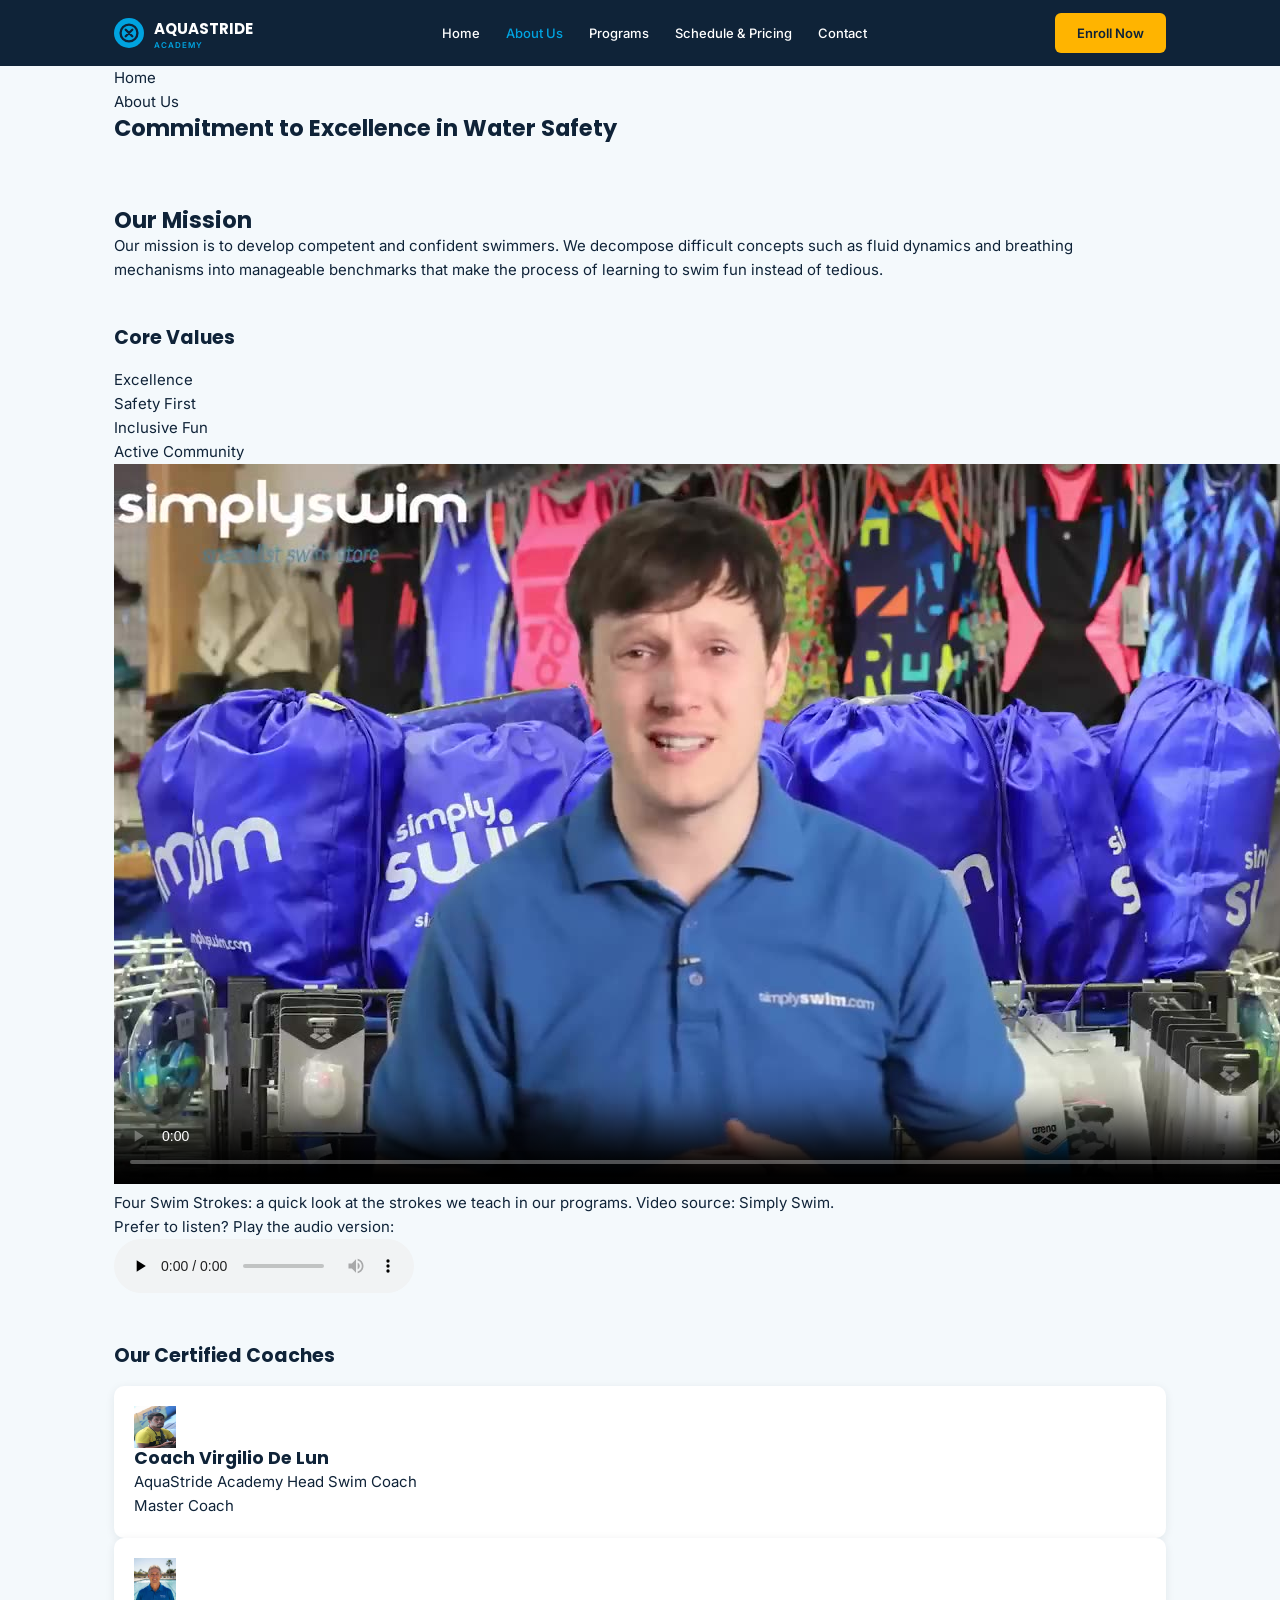
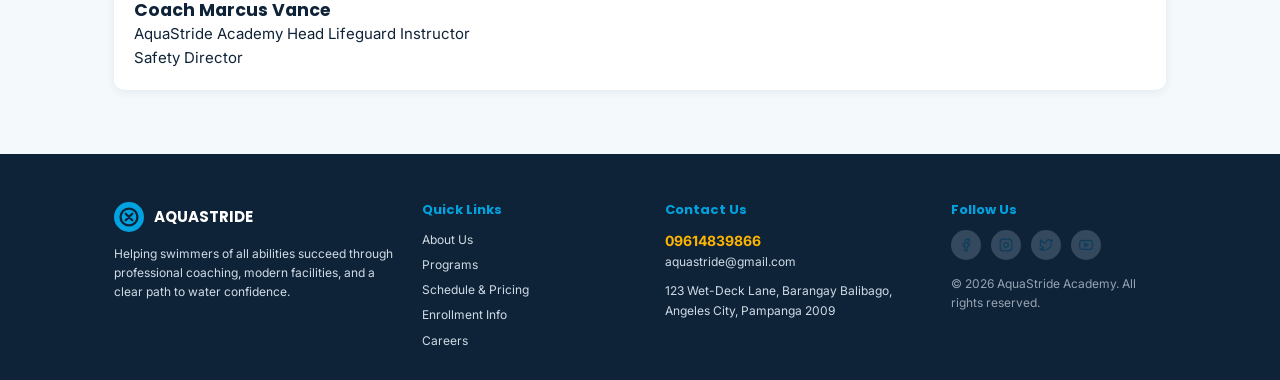
==== about.html @ 6acd8e28 "Build about page" ====
<!DOCTYPE html>
<html lang="en">

<head>
    <meta charset="UTF-8">
    <meta name="viewport" content="width=device-width, initial-scale=1.0">
    <title>About Us | AquaStride Academy</title>
    <link rel="icon" href="images/logo.svg">

    <!-- Fonts -->
    <link rel="preconnect" href="https://fonts.googleapis.com">
    <link rel="stylesheet" href="https://fonts.googleapis.com/css2?family=Inter:wght@400;500;600&family=Poppins:wght@600;700&display=swap">

    <!-- Styles -->
    <link rel="stylesheet" href="css/style.css">
</head>

<body>

    <!-- Header and navigation -->
    <header class="site-header">
        <nav class="nav-bar" id="siteNav" aria-label="Main navigation">
            <a class="brand" href="index.html">
                <img src="images/logo.svg" alt="AquaStride Academy logo">
                <span class="brand-text">AQUASTRIDE<small>ACADEMY</small></span>
            </a>

            <button class="menu-button" type="button" aria-expanded="false"
                aria-controls="navList" aria-label="Open menu">
                <span class="menu-line"></span>
                <span class="menu-line"></span>
                <span class="menu-line"></span>
            </button>

            <ul class="nav-list" id="navList">
                <li><a class="nav-link" href="index.html">Home</a></li>
                <li><a class="nav-link active" href="about.html" aria-current="page">About Us</a></li>
                <li><a class="nav-link" href="programs.html">Programs</a></li>
                <li><a class="nav-link" href="schedule.html">Schedule &amp; Pricing</a></li>
                <li><a class="nav-link" href="contact.html">Contact</a></li>
            </ul>

            <a class="btn btn-yellow nav-enroll" href="contact.html">Enroll Now</a>
        </nav>
    </header>

    <main class="page">

    <section class="page-banner banner-about">
        <div class="wrapper">
            <nav class="breadcrumb" aria-label="Breadcrumb">
                <ol>
                    <li><a href="index.html">Home</a></li>
                    <li aria-current="page">About Us</li>
                </ol>
            </nav>
            <h1>Commitment to Excellence in Water Safety</h1>
        </div>
    </section>

        <section class="section">
            <div class="wrapper about-layout">

                <!-- Mission and values -->
                <div class="about-intro">
                    <h2 class="about-title">Our Mission</h2>
                    <p>Our mission is to develop competent and confident swimmers. We decompose difficult concepts such as fluid dynamics and breathing mechanisms into manageable benchmarks that make the process of learning to swim fun instead of tedious.</p>

                    <h2 class="sub-title">Core Values</h2>
                    <ul class="value-list">
                            <li class="value-item">Excellence</li>
                            <li class="value-item">Safety First</li>
                            <li class="value-item">Inclusive Fun</li>
                            <li class="value-item">Active Community</li>
                    </ul>
                </div>

                <!-- Video -->
                <figure class="about-video">
                    <div class="video-frame">
                        <video controls preload="metadata" poster="images/video-poster.jpg">
                            <source src="videos/four-swim-strokes.mp4" type="video/mp4">
                            Your browser does not support the video tag.
                        </video>
                    </div>
                    <figcaption class="video-caption">Four Swim Strokes: a quick look at the strokes we teach in our programs. Video source: Simply Swim.</figcaption>

                    <!-- audio version of the same video -->
                    <p class="audio-label">Prefer to listen? Play the audio version:</p>
                    <audio class="audio-player" controls preload="none">
                        <source src="videos/four-swim-strokes.mp3" type="audio/mpeg">
                        Your browser does not support the audio tag.
                    </audio>
                </figure>

                <!-- Coaches -->
                <div class="about-coaches">
                    <h2 class="sub-title">Our Certified Coaches</h2>

                    <div class="card coach-card">
                        <img src="images/coach-virgilio.jpg" width="42" height="42" loading="lazy" alt="Coach Virgilio De Lun">
                        <div>
                            <h3>Coach Virgilio De Lun</h3>
                            <p>AquaStride Academy Head Swim Coach</p>
                        </div>
                        <span class="coach-tag">Master Coach</span>
                    </div>

                    <div class="card coach-card">
                        <img src="images/coach-marcus.jpg" width="42" height="42" loading="lazy" alt="Coach Marcus Vance">
                        <div>
                            <h3>Coach Marcus Vance</h3>
                            <p>AquaStride Academy Head Lifeguard Instructor</p>
                        </div>
                        <span class="coach-tag">Safety Director</span>
                    </div>
                </div>

            </div>
        </section>

    </main>

    <!-- Footer -->
    <footer class="site-footer">
        <div class="wrapper footer-grid">
            <div>
                <div class="brand footer-brand">
                    <img src="images/logo.svg" alt="AquaStride Academy logo">
                    AQUASTRIDE
                </div>
                <p>Helping swimmers of all abilities succeed through professional coaching, modern facilities, and a clear path to water confidence.</p>
            </div>

            <div>
                <h2 class="footer-heading">Quick Links</h2>
                <nav aria-label="Footer links">
                    <ul class="footer-links">
                        <li><a href="about.html">About Us</a></li>
                        <li><a href="programs.html">Programs</a></li>
                        <li><a href="schedule.html">Schedule &amp; Pricing</a></li>
                        <li><a href="contact.html">Enrollment Info</a></li>
                        <li><a href="contact.html">Careers</a></li>
                    </ul>
                </nav>
            </div>

            <div>
                <h2 class="footer-heading">Contact Us</h2>
                <address>
                    <p><a class="footer-phone" href="tel:09614839866">09614839866</a></p>
                    <p><a href="mailto:aquastride@gmail.com">aquastride@gmail.com</a></p>
                    <p class="footer-address">123 Wet-Deck Lane, Barangay Balibago, Angeles City, Pampanga 2009</p>
                </address>
            </div>

            <div>
                <h2 class="footer-heading">Follow Us</h2>
                <ul class="social-list">
                    <li><a class="social-link" href="https://www.facebook.com/" target="_blank" rel="noopener noreferrer" aria-label="Facebook"><img src="images/icons/facebook-dark.svg" alt=""></a></li>
                    <li><a class="social-link" href="https://www.instagram.com/" target="_blank" rel="noopener noreferrer" aria-label="Instagram"><img src="images/icons/instagram-dark.svg" alt=""></a></li>
                    <li><a class="social-link" href="https://twitter.com/" target="_blank" rel="noopener noreferrer" aria-label="Twitter"><img src="images/icons/twitter-dark.svg" alt=""></a></li>
                    <li><a class="social-link" href="https://www.youtube.com/" target="_blank" rel="noopener noreferrer" aria-label="YouTube"><img src="images/icons/youtube-dark.svg" alt=""></a></li>
                </ul>
                <p class="copyright">© 2026 AquaStride Academy. All rights reserved.</p>
            </div>
        </div>
    </footer>

</body>

</html>
---- css/style.css ----
/* AquaStride Academy - main stylesheet */

/* Variables */
:root {
    --navyColor: #0f2338;
    --blueColor: #00a3e0;
    --yellowColor: #ffb400;
    --lightColor: #f4f9fc;
    --slateColor: #34495e;
    --textColor: #0f2338;
    --grayColor: #5b6b7b;
    --lineColor: #d9e4ec;
    --blueTextColor: #0078a8;   /* darker blue so text is easier to read on light backgrounds */
    --lightBlueColor: #5fcaf5;  /* lighter blue for links on dark cards */
    --headingFont: "Poppins", Arial, sans-serif;
    --bodyFont: "Inter", Arial, sans-serif;
}


/* Base styles */
* {
    box-sizing: border-box;
}

html {
    scroll-behavior: smooth;
}


body {
    margin: 0;
    color: var(--textColor);
    background-color: var(--lightColor);
    font: 15px/1.6 var(--bodyFont);
}

h1,
h2,
h3,
h4 {
    margin: 0;
    font-family: var(--headingFont);
    line-height: 1.25;
}

p,
ul,
ol {
    margin: 0;
    padding: 0;
}

figure,
address {
    margin: 0;
    font-style: normal;
}

ul,
ol {
    list-style: none;
}

a {
    color: inherit;
    text-decoration: none;
}

img {
    max-width: 100%;
    display: block;
}

:focus-visible {
    outline: 3px solid var(--yellowColor);
    outline-offset: 3px;
}

.wrapper {
    max-width: 1100px;
    margin: 0 auto;
    padding: 0 24px;
}

.section {
    padding: 64px 0;
}

.eyebrow {
    color: var(--blueTextColor);
    font-size: 11px;
    font-weight: 600;
    letter-spacing: 1px;
    text-transform: uppercase;
}

.section-title {
    margin: 8px 0 36px;
    font-size: 28px;
    text-align: center;
}

.sub-title {
    margin: 44px 0 18px;
    font-size: 19px;
}

.card-grid {
    display: grid;
    grid-template-columns: repeat(3, 1fr);
    gap: 24px;
}

.card {
    padding: 20px;
    background: #fff;
    border-radius: 10px;
    box-shadow: 0 2px 10px rgba(15, 35, 56, 0.08);
}


/* Buttons */
.btn {
    display: inline-block;
    padding: 10px 20px;
    border: 2px solid transparent;
    border-radius: 6px;
    background: var(--blueColor);
    color: #fff;
    font: 600 13px var(--bodyFont);
    text-align: center;
    cursor: pointer;
}

.btn-yellow {
    background: var(--yellowColor);
    color: var(--navyColor);
}

.btn-outline {
    background: transparent;
    border-color: #fff;
}

.btn-dark {
    background: #fff;
    border-color: var(--navyColor);
    color: var(--navyColor);
}


/* Header and Navigation */
.site-header {
    position: sticky;
    top: 0;
    z-index: 10;
    background: var(--navyColor);
    color: #fff;
}

.nav-bar {
    max-width: 1100px;
    height: 66px;
    margin: 0 auto;
    padding: 0 24px;
    display: flex;
    align-items: center;
    justify-content: space-between;
    gap: 16px;
}

.brand {
    display: flex;
    align-items: center;
    gap: 10px;
    font: 700 15px var(--headingFont);
}

.brand img {
    width: 30px;
    height: 30px;
}

.brand-text small {
    display: block;
    color: var(--blueColor);
    font: 600 8px var(--bodyFont);
    letter-spacing: 1px;
}

.nav-list {
    display: flex;
    gap: 26px;
}

.nav-link {
    font-size: 13px;
    font-weight: 500;
}

.nav-link:hover,
.nav-link.active {
    color: var(--blueColor);
}

.menu-button {
    display: none;
    padding: 8px;
    background: none;
    border: 0;
    cursor: pointer;
}

.menu-line {
    display: block;
    width: 22px;
    height: 2px;
    margin: 5px 0;
    background: #fff;
}


/* Home hero */
.hero {
    padding: 100px 0 120px;
    color: #fff;
    background:
        linear-gradient(rgba(15, 35, 56, 0.55), rgba(0, 110, 160, 0.65)),
        url("../images/home-hero.jpg") center / cover;
}

.hero-tag {
    color: var(--yellowColor);
    font-size: 11px;
    font-weight: 600;
    letter-spacing: 1px;
    text-transform: uppercase;
}

.hero h1 {
    max-width: 580px;
    margin: 14px 0 18px;
    font-size: 46px;
}

.hero-subtitle {
    max-width: 480px;
}

.hero-buttons {
    display: flex;
    gap: 12px;
    margin-top: 26px;
}


/* Home - program cards */
.program-card {
    padding: 26px;
    background: var(--slateColor);
    color: #fff;
    border-radius: 10px;
    box-shadow: 0 8px 20px rgba(15, 35, 56, 0.18);
}

.program-icon {
    width: 38px;
    height: 38px;
    margin-bottom: 18px;
    display: flex;
    align-items: center;
    justify-content: center;
    background: rgba(0, 163, 224, 0.2);
    border-radius: 50%;
}

.program-icon img {
    width: 18px;
    height: 18px;
}

.program-card h3 {
    margin-bottom: 10px;
    font-size: 17px;
}

.program-card p {
    margin-bottom: 16px;
    font-size: 13px;
    opacity: 0.85;
}

.program-card a {
    color: var(--lightBlueColor);
    font-size: 12px;
    font-weight: 600;
}


/* Home - call to action */
.cta {
    border-top: 1px solid var(--lineColor);
}

.cta-inner {
    display: flex;
    align-items: center;
    justify-content: space-between;
    gap: 20px;
    padding-top: 48px;
    padding-bottom: 48px;
}

.cta h2 {
    font-size: 26px;
}


/* Social icons */
.social-list {
    display: flex;
    gap: 10px;
}

.social-link {
    width: 30px;
    height: 30px;
    display: flex;
    align-items: center;
    justify-content: center;
    background: var(--slateColor);
    border-radius: 50%;
}

.social-link img {
    width: 14px;
    height: 14px;
}

/* outlined version used on the contact page */
.social-list-outline .social-link {
    background: transparent;
    border: 1.5px solid var(--blueColor);
}


/* Footer */
.site-footer {
    padding: 48px 0 24px;
    background: var(--navyColor);
    color: #cfdbe6;
    font-size: 12px;
}

.footer-grid {
    display: grid;
    grid-template-columns: 1.3fr 1fr 1.2fr 1fr;
    gap: 28px;
}

.footer-brand {
    margin-bottom: 12px;
    color: #fff;
}

.footer-heading {
    margin-bottom: 12px;
    color: var(--blueColor);
    font-size: 13px;
}

.footer-links li {
    margin-bottom: 6px;
}

.footer-links a:hover {
    color: var(--blueColor);
}

.footer-phone {
    color: var(--yellowColor);
    font-size: 14px;
    font-weight: 700;
}

.footer-address {
    margin-top: 10px;
}

.copyright {
    margin-top: 14px;
    opacity: 0.7;
}
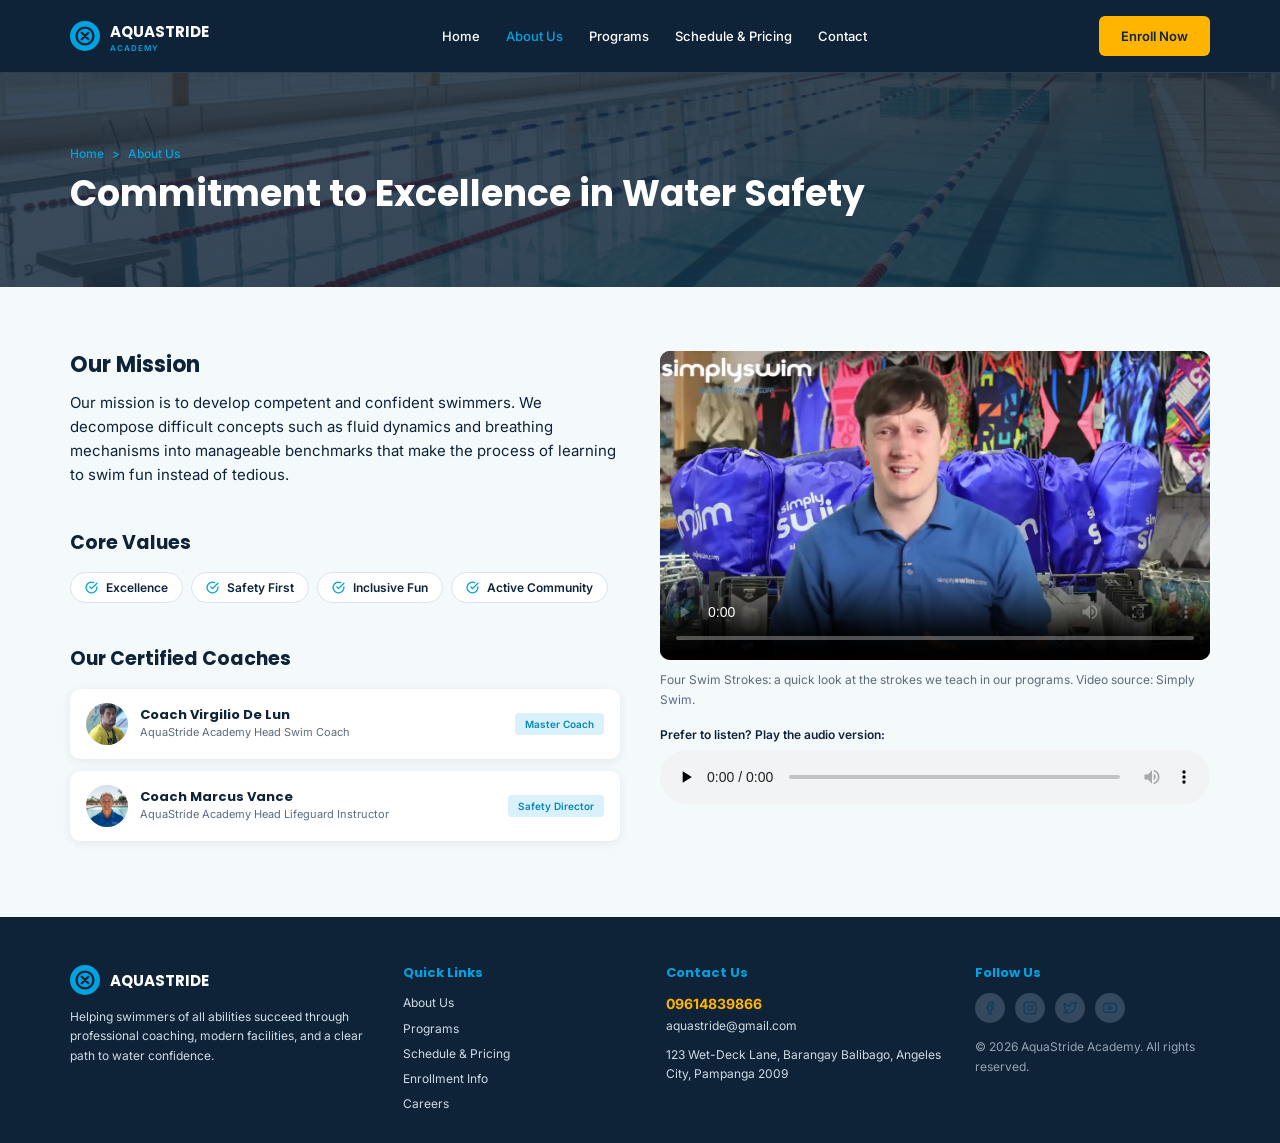
==== commit 3a1c1fca: "Link main.js to all pages" ====
--- a/about.html
+++ b/about.html
@@ -167,6 +167,8 @@
         </div>
     </footer>
 
+    <!-- Script -->
+    <script src="js/main.js"></script>
 </body>
 
 </html>
--- a/css/style.css
+++ b/css/style.css
@@ -77,7 +77,7 @@
 }
 
 .wrapper {
-    max-width: 1100px;
+    max-width: 1188px;
     margin: 0 auto;
     padding: 0 24px;
 }
@@ -156,11 +156,12 @@
     z-index: 10;
     background: var(--navyColor);
     color: #fff;
+    border-bottom: 1px solid rgba(255, 255, 255, 0.12);
 }
 
 .nav-bar {
-    max-width: 1100px;
-    height: 66px;
+    max-width: 1188px;
+    height: 72px;
     margin: 0 auto;
     padding: 0 24px;
     display: flex;
@@ -254,6 +255,60 @@
 }
 
 
+/* Page banners (about, programs, schedule, contact) */
+.page-banner {
+    display: flex;
+    align-items: center;
+    min-height: 214px;
+    padding: 32px 0;
+    color: #fff;
+    background-color: var(--navyColor);
+    background-size: cover;
+    background-position: center;
+}
+
+.banner-about {
+    background-image: linear-gradient(rgba(15, 35, 56, 0.82), rgba(15, 35, 56, 0.82)), url("../images/about-banner.jpg");
+}
+
+.banner-programs {
+    background-image: linear-gradient(rgba(15, 35, 56, 0.8), rgba(15, 35, 56, 0.8)), url("../images/programs-banner.jpg");
+}
+
+.banner-schedule {
+    background-image: linear-gradient(rgba(15, 35, 56, 0.8), rgba(15, 35, 56, 0.8)), url("../images/schedule-banner.jpg");
+}
+
+.banner-contact {
+    background-image: linear-gradient(rgba(15, 35, 56, 0.85), rgba(15, 35, 56, 0.85)), url("../images/contact-banner.jpg");
+}
+
+.breadcrumb {
+    margin-bottom: 8px;
+    color: var(--blueColor);
+    font-size: 12px;
+    font-weight: 500;
+}
+
+.breadcrumb ol {
+    display: flex;
+    gap: 8px;
+}
+
+.breadcrumb li + li::before {
+    content: ">";
+    margin-right: 8px;
+}
+
+.page-banner .wrapper {
+    width: 100%;
+}
+
+.page-banner h1 {
+    font-size: 36px;
+}
+
+
 /* Home - program cards */
 .program-card {
     padding: 26px;
@@ -316,6 +371,463 @@
 }
 
 
+/* About page */
+.about-layout {
+    display: grid;
+    grid-template-columns: 1fr 1fr;
+    grid-template-areas:
+        "intro video"
+        "coaches video";
+    column-gap: 40px;
+    align-items: start;
+}
+
+.about-intro {
+    grid-area: intro;
+}
+
+.about-coaches {
+    grid-area: coaches;
+}
+
+.about-video {
+    grid-area: video;
+}
+
+.about-title {
+    margin-bottom: 12px;
+    font-size: 22px;
+}
+
+.value-list {
+    display: flex;
+    flex-wrap: wrap;
+    gap: 8px;
+}
+
+.value-item {
+    padding: 5px 14px;
+    background: #fff;
+    border: 1px solid var(--lineColor);
+    border-radius: 20px;
+    font-size: 12px;
+    font-weight: 600;
+}
+
+.value-item::before {
+    content: "";
+    display: inline-block;
+    width: 13px;
+    height: 13px;
+    margin-right: 8px;
+    vertical-align: -2px;
+    background: url("../images/icons/check.svg") center / contain no-repeat;
+}
+
+.coach-card {
+    display: flex;
+    align-items: center;
+    gap: 12px;
+    margin-bottom: 12px;
+    padding: 14px 16px;
+}
+
+.coach-card img {
+    width: 42px;
+    height: 42px;
+    border-radius: 50%;
+    object-fit: cover;
+}
+
+.coach-card h3 {
+    font-size: 13px;
+}
+
+.coach-card p {
+    color: var(--grayColor);
+    font-size: 11px;
+}
+
+.coach-tag {
+    margin-left: auto;
+    padding: 3px 10px;
+    background: rgba(0, 163, 224, 0.15);
+    color: #0786b8;
+    border-radius: 4px;
+    font-size: 10px;
+    font-weight: 600;
+}
+
+.video-frame {
+    position: relative;
+    aspect-ratio: 16 / 9;
+    border-radius: 10px;
+    overflow: hidden;
+    background: var(--navyColor);
+}
+
+.video-frame video {
+    position: absolute;
+    top: 0;
+    left: 0;
+    width: 100%;
+    height: 100%;
+    object-fit: cover;
+}
+
+.audio-label {
+    margin-top: 16px;
+    font-size: 12px;
+    font-weight: 600;
+}
+
+.audio-player {
+    width: 100%;
+    margin-top: 6px;
+}
+
+.video-caption {
+    margin-top: 10px;
+    color: var(--grayColor);
+    font-size: 12px;
+}
+
+
+/* Programs page */
+.masterclass {
+    display: grid;
+    grid-template-columns: 9fr 11fr;
+    background: var(--slateColor);
+    color: #fff;
+    border-radius: 10px;
+    overflow: hidden;
+}
+
+.masterclass img {
+    width: 100%;
+    height: 100%;
+    min-height: 240px;
+    object-fit: cover;
+}
+
+.masterclass-text {
+    padding: 34px;
+}
+
+.masterclass-text h3 {
+    margin: 14px 0 10px;
+    font-size: 22px;
+}
+
+.masterclass-text p {
+    font-size: 13px;
+    opacity: 0.85;
+}
+
+.badge {
+    display: inline-block;
+    padding: 3px 8px;
+    background: var(--yellowColor);
+    color: var(--navyColor);
+    border-radius: 3px;
+    font-size: 9px;
+    font-weight: 700;
+    text-transform: uppercase;
+}
+
+.masterclass-action {
+    display: flex;
+    flex-wrap: wrap;
+    align-items: center;
+    gap: 14px;
+    margin-top: 20px;
+    font-size: 12px;
+}
+
+.course-top {
+    display: flex;
+    align-items: center;
+    justify-content: space-between;
+    margin-bottom: 14px;
+}
+
+.course-top h3 {
+    font-size: 15px;
+}
+
+.course-age {
+    padding: 3px 8px;
+    background: rgba(0, 163, 224, 0.15);
+    color: #0786b8;
+    border-radius: 3px;
+    font-size: 9px;
+    font-weight: 600;
+}
+
+.course-image {
+    width: 100%;
+    height: 170px;
+    margin-bottom: 18px;
+    border-radius: 6px;
+    object-fit: cover;
+}
+
+.check-list {
+    margin-bottom: 20px;
+}
+
+.check-list li {
+    margin-bottom: 8px;
+    font-size: 11px;
+    font-weight: 600;
+    text-transform: uppercase;
+}
+
+.check-list li::before {
+    content: "";
+    display: inline-block;
+    width: 13px;
+    height: 13px;
+    margin-right: 8px;
+    vertical-align: -2px;
+    background: url("../images/icons/check.svg") center / contain no-repeat;
+}
+
+
+/* Schedule and pricing page */
+.table-wrap {
+    overflow-x: auto;
+    background: #fff;
+    border: 2px solid var(--navyColor);
+    border-radius: 8px;
+}
+
+.schedule-table {
+    width: 100%;
+    min-width: 620px;
+    border-collapse: collapse;
+    font-size: 13px;
+}
+
+.schedule-table th {
+    padding: 14px 18px;
+    background: var(--navyColor);
+    color: #fff;
+    text-align: left;
+}
+
+.schedule-table td {
+    padding: 14px 18px;
+    border-top: 1px solid var(--lineColor);
+}
+
+.schedule-table tr:nth-child(even) td {
+    background: rgba(0, 163, 224, 0.06);
+}
+
+.schedule-table td:first-child {
+    font-weight: 700;
+}
+
+.schedule-table th:last-child,
+.schedule-table td:last-child {
+    text-align: right;
+}
+
+.schedule-table td:last-child {
+    color: var(--blueTextColor);
+    font-weight: 700;
+}
+
+.plan {
+    display: flex;
+    flex-direction: column;
+    padding: 26px;
+    background: #fff;
+    border-top: 4px solid var(--blueColor);
+    border-radius: 6px;
+    box-shadow: 0 4px 16px rgba(15, 35, 56, 0.1);
+}
+
+.plan-popular {
+    border-top-color: var(--yellowColor);
+    box-shadow: 0 10px 28px rgba(15, 35, 56, 0.18);
+}
+
+.plan-family {
+    border-top-color: var(--navyColor);
+}
+
+.plan h3 {
+    display: flex;
+    align-items: center;
+    justify-content: space-between;
+    font-size: 18px;
+}
+
+.plan-label {
+    padding: 3px 7px;
+    background: var(--yellowColor);
+    color: var(--navyColor);
+    border-radius: 3px;
+    font-size: 8px;
+}
+
+.price {
+    margin: 14px 0 18px;
+    font: 700 32px var(--headingFont);
+}
+
+.price small {
+    color: var(--grayColor);
+    font: 400 12px var(--bodyFont);
+}
+
+.plan .check-list {
+    flex: 1;
+}
+
+.plan .check-list li {
+    font-size: 12px;
+    font-weight: 400;
+    text-transform: none;
+}
+
+
+/* Contact page */
+.contact-layout {
+    display: grid;
+    grid-template-columns: 1fr 1fr;
+    gap: 40px;
+    align-items: start;
+}
+
+.contact-text {
+    margin-bottom: 22px;
+}
+
+.info-row {
+    display: flex;
+    align-items: center;
+    gap: 12px;
+    margin-bottom: 14px;
+    font-size: 13px;
+}
+
+.info-icon {
+    width: 28px;
+    height: 28px;
+    flex-shrink: 0;
+    display: flex;
+    align-items: center;
+    justify-content: center;
+    background: #d4eefa;
+    border-radius: 50%;
+}
+
+.info-icon img {
+    width: 14px;
+    height: 14px;
+}
+
+.info-icon-yellow {
+    background: var(--yellowColor);
+}
+
+.phone-number {
+    font-size: 17px;
+    font-weight: 700;
+}
+
+.map-box {
+    position: relative;
+    margin: 22px 0;
+    border-radius: 10px;
+    overflow: hidden;
+}
+
+.map-box img {
+    width: 100%;
+    height: 190px;
+    object-fit: cover;
+}
+
+.map-label {
+    position: absolute;
+    top: 14px;
+    left: 14px;
+    padding: 9px 12px;
+    background: var(--slateColor);
+    color: #fff;
+    border-radius: 5px;
+    font-size: 11px;
+    font-weight: 600;
+}
+
+.enroll-form {
+    padding: 28px;
+}
+
+.enroll-form h2 {
+    font-size: 19px;
+}
+
+.form-note {
+    margin-bottom: 8px;
+    color: var(--grayColor);
+    font-size: 12px;
+}
+
+.enroll-form label {
+    display: block;
+    margin: 14px 0 6px;
+    font-size: 11px;
+    font-weight: 600;
+}
+
+.enroll-form input,
+.enroll-form select,
+.enroll-form textarea {
+    width: 100%;
+    padding: 11px 12px;
+    background: #fff;
+    border: 1px solid var(--lineColor);
+    border-radius: 6px;
+    font: 13px var(--bodyFont);
+}
+
+.enroll-form input:focus,
+.enroll-form select:focus,
+.enroll-form textarea:focus {
+    outline: 2px solid var(--blueColor);
+}
+
+.enroll-form textarea {
+    min-height: 84px;
+    resize: vertical;
+}
+
+.form-buttons {
+    display: flex;
+    gap: 12px;
+    margin-top: 18px;
+}
+
+.form-buttons .btn {
+    flex: 1;
+}
+
+.form-message {
+    display: none;
+    margin-top: 14px;
+    padding: 12px;
+    background: #e1f6ea;
+    color: #14633a;
+    border-radius: 6px;
+    font-size: 13px;
+}
+
+
 /* Social icons */
 .social-list {
     display: flex;
@@ -391,3 +903,241 @@
     margin-top: 14px;
     opacity: 0.7;
 }
+
+
+/* Tablet (up to 1024px) */
+@media (max-width: 1024px) {
+    .page-banner {
+        min-height: 170px;
+    }
+
+    .nav-list {
+        gap: 18px;
+    }
+
+    .hero {
+        padding: 80px 0 90px;
+    }
+
+    .hero h1 {
+        font-size: 38px;
+    }
+
+    .about-layout {
+        grid-template-columns: 1fr;
+        grid-template-areas:
+            "intro"
+            "video"
+            "coaches";
+        row-gap: 32px;
+    }
+
+    .masterclass {
+        grid-template-columns: 1fr;
+    }
+
+    .masterclass img {
+        height: 280px;
+    }
+
+    /* course and pricing cards go one per row */
+    .course-grid,
+    .plan-grid {
+        grid-template-columns: 1fr;
+    }
+
+    .course-image {
+        height: 220px;
+    }
+
+    .contact-layout {
+        grid-template-columns: 1fr;
+    }
+
+    .footer-grid {
+        grid-template-columns: 1fr 1fr;
+    }
+}
+
+
+/* Mobile (up to 767px) */
+@media (max-width: 767px) {
+    .section {
+        padding: 44px 0;
+    }
+
+    .wrapper,
+    .nav-bar {
+        padding: 0 18px;
+    }
+
+    /* hamburger menu replaces the links */
+    .menu-button {
+        display: block;
+    }
+
+    .nav-enroll {
+        display: none;
+    }
+
+    .nav-list {
+        display: none;
+        position: absolute;
+        top: 72px;
+        left: 0;
+        right: 0;
+        flex-direction: column;
+        gap: 16px;
+        padding: 18px;
+        background: var(--navyColor);
+        border-top: 1px solid var(--slateColor);
+    }
+
+    .nav-list.open {
+        display: flex;
+    }
+
+    .hero {
+        padding: 56px 0 64px;
+    }
+
+    .hero h1 {
+        font-size: 30px;
+    }
+
+    .hero-buttons {
+        flex-direction: column;
+    }
+
+    .page-banner {
+        min-height: 150px;
+        padding: 28px 0;
+    }
+
+    .page-banner h1 {
+        font-size: 26px;
+    }
+
+    .section-title {
+        font-size: 23px;
+    }
+
+    .card-grid {
+        grid-template-columns: 1fr;
+    }
+
+    .cta-inner {
+        flex-direction: column;
+        align-items: stretch;
+    }
+
+    .about-layout {
+        grid-template-areas:
+            "intro"
+            "coaches"
+            "video";
+    }
+
+    .value-list {
+        flex-direction: column;
+    }
+
+    .value-item {
+        border-radius: 8px;
+        padding: 10px 14px;
+    }
+
+    .masterclass-text {
+        padding: 24px;
+    }
+
+    .masterclass-text h3 {
+        font-size: 19px;
+    }
+
+    .masterclass-action .btn {
+        width: 100%;
+    }
+
+    /* timetable turns into one card for each class */
+    .table-wrap {
+        overflow: visible;
+        background: none;
+        border: 0;
+    }
+
+    .schedule-table {
+        min-width: 0;
+    }
+
+    .schedule-table thead {
+        display: none;
+    }
+
+    .schedule-table,
+    .schedule-table tbody,
+    .schedule-table tr,
+    .schedule-table td {
+        display: block;
+        width: 100%;
+    }
+
+    .schedule-table tr {
+        position: relative;
+        margin-bottom: 12px;
+        padding: 14px 16px;
+        background: #fff;
+        border: 1px solid var(--lineColor);
+        border-radius: 8px;
+    }
+
+    .schedule-table td,
+    .schedule-table tr:nth-child(even) td {
+        padding: 0;
+        background: none;
+        border: 0;
+        text-align: left;
+    }
+
+    .schedule-table td[data-label]::before {
+        content: attr(data-label);
+        display: block;
+        margin-top: 8px;
+        color: var(--grayColor);
+        font-size: 11px;
+        font-weight: 400;
+    }
+
+    .schedule-table tr:nth-child(n) td:last-child {
+        text-align: left;
+    }
+
+    .schedule-table tr:nth-child(n) td[data-label="Age Group"] {
+        position: absolute;
+        top: 14px;
+        right: 16px;
+        width: auto;
+        padding: 2px 8px;
+        background: rgba(0, 163, 224, 0.15);
+        color: #0786b8;
+        border-radius: 3px;
+        font-size: 10px;
+        font-weight: 600;
+    }
+
+    .schedule-table td[data-label="Age Group"]::before {
+        content: "Age ";
+        display: inline;
+        margin: 0;
+        color: inherit;
+        font-size: inherit;
+    }
+
+    .form-buttons {
+        flex-direction: column;
+    }
+
+    .footer-grid {
+        grid-template-columns: 1fr;
+    }
+}
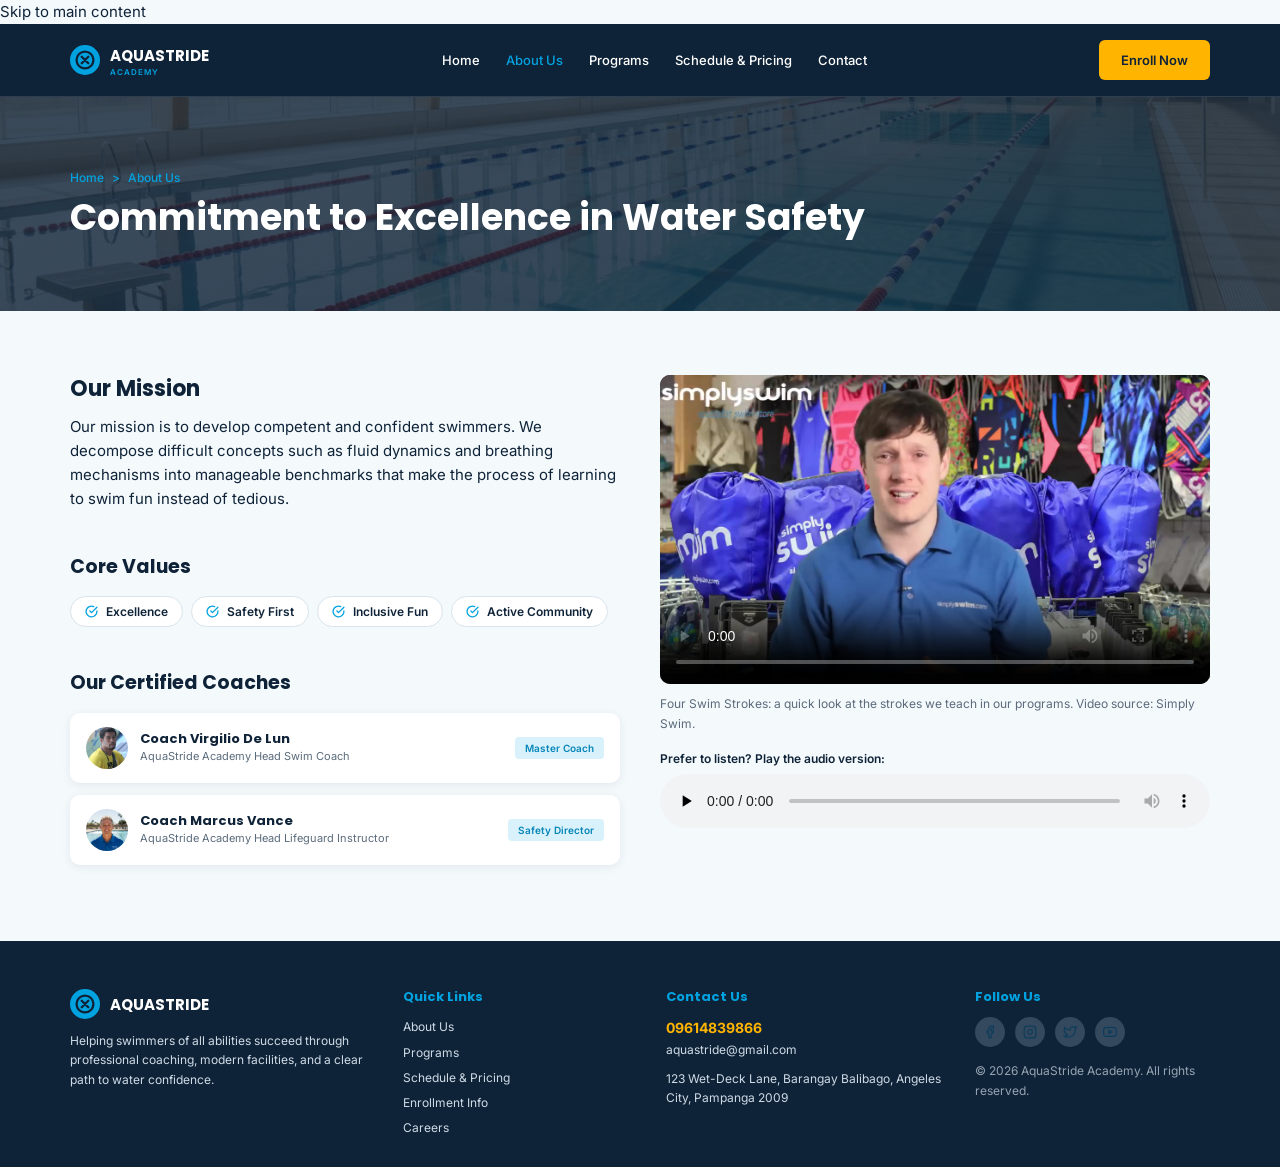
==== commit af7c37d6: "Add skip link, descriptions, table caption and facts section" ====
--- a/about.html
+++ b/about.html
@@ -1,9 +1,12 @@
 <!DOCTYPE html>
+<!-- AquaStride Academy - About page -->
 <html lang="en">
 
 <head>
     <meta charset="UTF-8">
     <meta name="viewport" content="width=device-width, initial-scale=1.0">
+    <meta name="description" content="Learn about the mission, core values and certified coaches of AquaStride Academy.">
+    <meta name="theme-color" content="#0f2338">
     <title>About Us | AquaStride Academy</title>
     <link rel="icon" href="images/logo.svg">
 
@@ -16,6 +19,8 @@
 </head>
 
 <body>
+
+    <a class="skip-link" href="#mainContent">Skip to main content</a>
 
     <!-- Header and navigation -->
     <header class="site-header">
@@ -44,7 +49,7 @@
         </nav>
     </header>
 
-    <main class="page">
+    <main class="page" id="mainContent">
 
     <section class="page-banner banner-about">
         <div class="wrapper">
